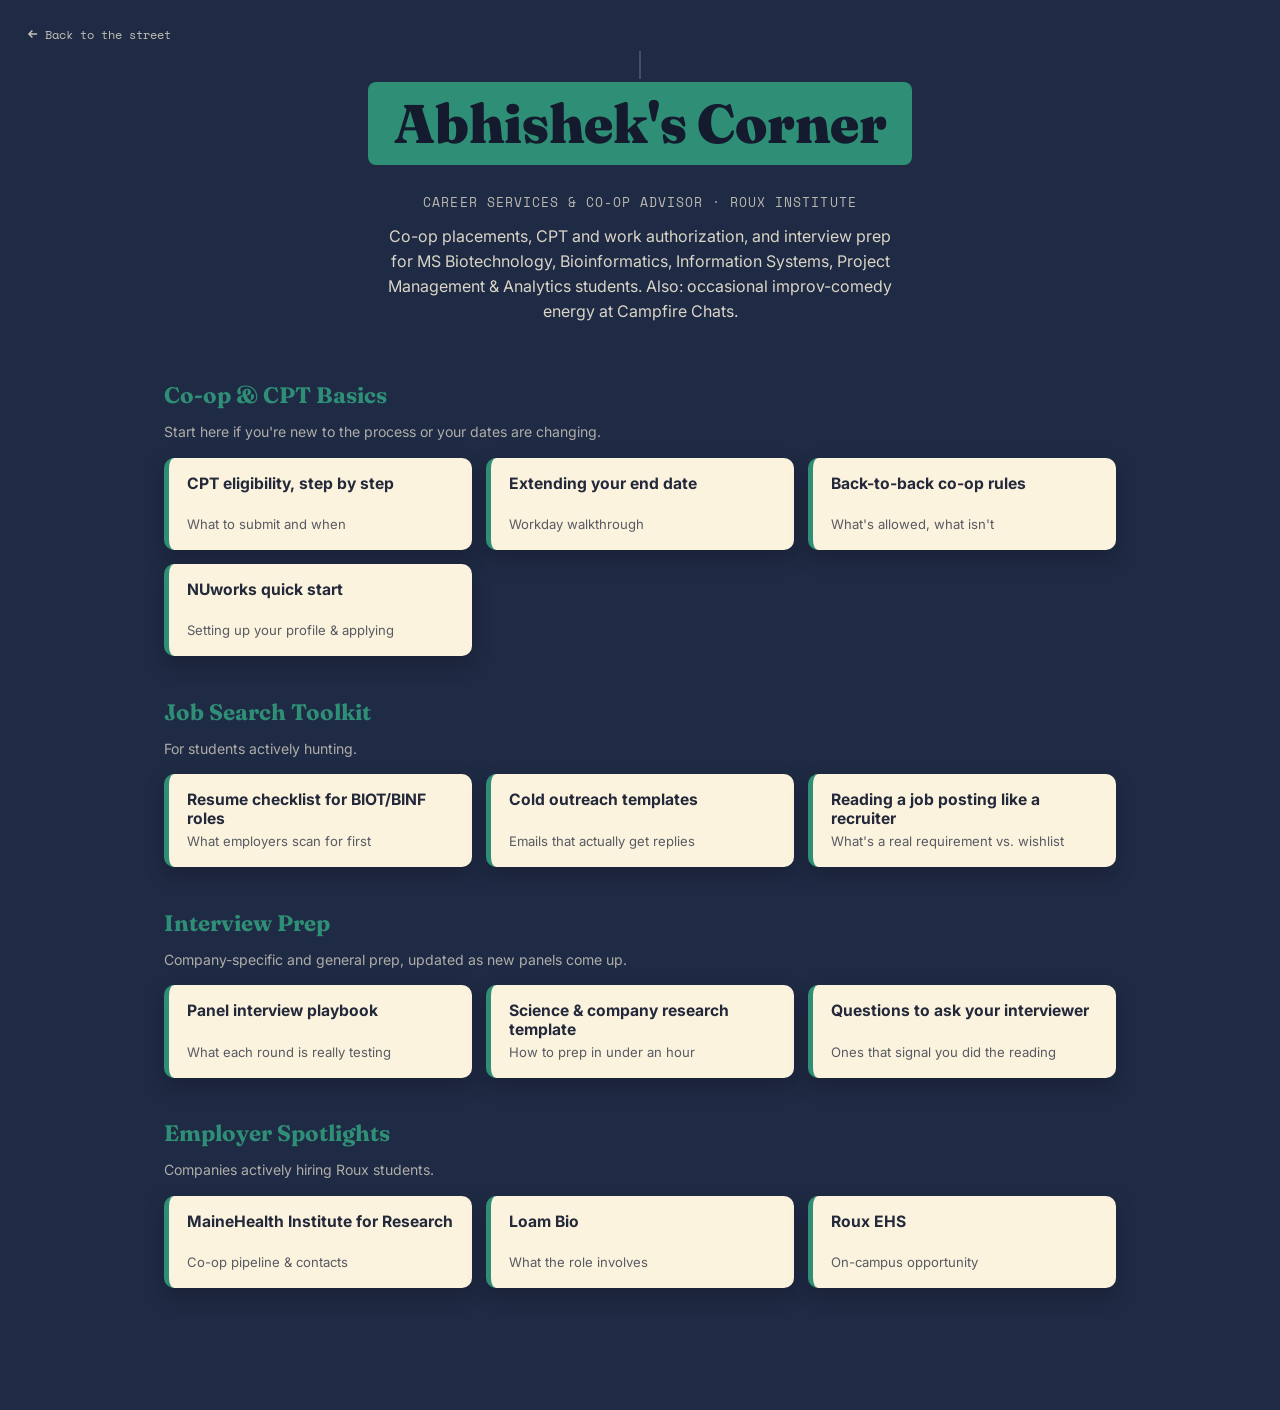
==== abhishek.html @ 88cba1e8 "Add files via upload" ====
<!DOCTYPE html>
<html lang="en">
<head>
<meta charset="UTF-8">
<meta name="viewport" content="width=device-width, initial-scale=1.0">
<title>Abhishek's Corner</title>
<link rel="stylesheet" href="style.css">
</head>
<body class="abhishek">

<header class="corner-header">
  <a class="back" href="index.html">
    <svg width="14" height="14" viewBox="0 0 24 24" fill="none" stroke="currentColor" stroke-width="2.5"><path d="M19 12H5M11 6l-6 6 6 6"/></svg>
    Back to the street
  </a>
  <div class="hang"></div>
  <h1 class="plank">Abhishek's Corner</h1>
  <p class="role">Career Services & Co-op Advisor · Roux Institute</p>
  <p class="blurb">Co-op placements, CPT and work authorization, and interview prep for MS Biotechnology, Bioinformatics, Information Systems, Project Management & Analytics students. Also: occasional improv-comedy energy at Campfire Chats.</p>
</header>

<main class="shelf-wrap">

  <section class="shelf">
    <h2>Co-op & CPT Basics</h2>
    <p class="shelf-note">Start here if you're new to the process or your dates are changing.</p>
    <div class="items">
      <a class="item" href="#">
        <span class="item-title">CPT eligibility, step by step</span>
        <span class="item-desc">What to submit and when</span>
      </a>
      <a class="item" href="#">
        <span class="item-title">Extending your end date</span>
        <span class="item-desc">Workday walkthrough</span>
      </a>
      <a class="item" href="#">
        <span class="item-title">Back-to-back co-op rules</span>
        <span class="item-desc">What's allowed, what isn't</span>
      </a>
      <a class="item" href="#">
        <span class="item-title">NUworks quick start</span>
        <span class="item-desc">Setting up your profile & applying</span>
      </a>
    </div>
  </section>

  <section class="shelf">
    <h2>Job Search Toolkit</h2>
    <p class="shelf-note">For students actively hunting.</p>
    <div class="items">
      <a class="item" href="#">
        <span class="item-title">Resume checklist for BIOT/BINF roles</span>
        <span class="item-desc">What employers scan for first</span>
      </a>
      <a class="item" href="#">
        <span class="item-title">Cold outreach templates</span>
        <span class="item-desc">Emails that actually get replies</span>
      </a>
      <a class="item" href="#">
        <span class="item-title">Reading a job posting like a recruiter</span>
        <span class="item-desc">What's a real requirement vs. wishlist</span>
      </a>
    </div>
  </section>

  <section class="shelf">
    <h2>Interview Prep</h2>
    <p class="shelf-note">Company-specific and general prep, updated as new panels come up.</p>
    <div class="items">
      <a class="item" href="#">
        <span class="item-title">Panel interview playbook</span>
        <span class="item-desc">What each round is really testing</span>
      </a>
      <a class="item" href="#">
        <span class="item-title">Science & company research template</span>
        <span class="item-desc">How to prep in under an hour</span>
      </a>
      <a class="item" href="#">
        <span class="item-title">Questions to ask your interviewer</span>
        <span class="item-desc">Ones that signal you did the reading</span>
      </a>
    </div>
  </section>

  <section class="shelf">
    <h2>Employer Spotlights</h2>
    <p class="shelf-note">Companies actively hiring Roux students.</p>
    <div class="items">
      <a class="item" href="#">
        <span class="item-title">MaineHealth Institute for Research</span>
        <span class="item-desc">Co-op pipeline & contacts</span>
      </a>
      <a class="item" href="#">
        <span class="item-title">Loam Bio</span>
        <span class="item-desc">What the role involves</span>
      </a>
      <a class="item" href="#">
        <span class="item-title">Roux EHS</span>
        <span class="item-desc">On-campus opportunity</span>
      </a>
    </div>
  </section>

</main>

</body>
</html>
---- style.css ----
@import url('https://fonts.googleapis.com/css2?family=Fraunces:opsz,wght@9..144,500;9..144,700;9..144,900&family=Inter:wght@400;500;600;700&family=Space+Mono:wght@400;700&display=swap');

:root{
  --navy: #1F2A44;
  --navy-deep: #141B2E;
  --paper: #FBF3DE;
  --paper-dim: #F0E6C9;
  --ink: #23283A;
  --teal: #2F8F76;
  --teal-dark: #1F6350;
  --berry: #C4436B;
  --berry-dark: #8F2E4C;
  --amber: #E2A63B;
  --amber-dark: #A6772A;
  --line: rgba(251,243,222,0.18);
}

*{box-sizing:border-box;}
html{scroll-behavior:smooth;}
body{
  margin:0;
  background: var(--navy);
  color: var(--paper);
  font-family:'Inter', sans-serif;
  min-height:100vh;
}

a{color:inherit;}

.eyebrow{
  font-family:'Space Mono', monospace;
  font-size:0.72rem;
  letter-spacing:0.14em;
  text-transform:uppercase;
  opacity:0.7;
}

/* ---------- HOMEPAGE ---------- */

.sky{
  padding: 4.5rem 1.5rem 2rem;
  text-align:center;
  background:
    radial-gradient(ellipse at 50% 0%, rgba(251,243,222,0.08), transparent 60%),
    var(--navy);
}

.sky h1{
  font-family:'Fraunces', serif;
  font-weight:900;
  font-size: clamp(2.6rem, 6vw, 4.6rem);
  line-height:1.02;
  margin: 0.6rem 0 0.7rem;
  letter-spacing:-0.01em;
}

.sky .lamp{
  width:2px;
  height:34px;
  background: var(--line);
  margin: 0 auto 0.6rem;
}

.sky p.sub{
  max-width:38ch;
  margin:0 auto;
  font-size:1.05rem;
  opacity:0.82;
  line-height:1.5;
}

.street-wrap{
  max-width:1100px;
  margin:0 auto;
  padding: 1rem 1.5rem 5rem;
}

.street{
  display:grid;
  grid-template-columns: repeat(3, 1fr);
  gap: 1.4rem;
  align-items:end;
}

@media (max-width: 820px){
  .street{grid-template-columns: 1fr; gap:2rem;}
}

.shop{
  position:relative;
  display:block;
  text-decoration:none;
  border-radius: 14px 14px 6px 6px;
  overflow:hidden;
  background: var(--paper);
  color: var(--ink);
  box-shadow: 0 18px 40px rgba(0,0,0,0.35);
  transform: translateY(0);
  transition: transform 0.25s ease, box-shadow 0.25s ease;
}

.shop:hover, .shop:focus-visible{
  transform: translateY(-8px);
  box-shadow: 0 26px 50px rgba(0,0,0,0.45);
  outline:none;
}

.awning{
  --stripe: var(--teal);
  height: 64px;
  background: repeating-linear-gradient(
    100deg,
    var(--stripe) 0 26px,
    var(--paper) 26px 52px
  );
  position:relative;
  border-bottom: 4px solid rgba(0,0,0,0.15);
}
.awning::after{
  content:"";
  position:absolute;
  left:0; right:0; bottom:-10px;
  height:10px;
  background: var(--stripe);
  clip-path: polygon(0 0,100% 0,97% 100%,88% 0,79% 100%,70% 0,61% 100%,52% 0,43% 100%,34% 0,25% 100%,16% 0,7% 100%,0 0);
  opacity:0.9;
}

.shop.abhishek .awning{--stripe: var(--teal);}
.shop.holly .awning{--stripe: var(--berry);}
.shop.meghan .awning{--stripe: var(--amber);}

.shopfront{
  padding: 1.6rem 1.4rem 1.9rem;
}

.sign{
  font-family:'Fraunces', serif;
  font-weight:700;
  font-size:1.5rem;
  margin: 0.2rem 0 0.35rem;
}

.shop.abhishek .sign{color: var(--teal-dark);}
.shop.holly .sign{color: var(--berry-dark);}
.shop.meghan .sign{color: var(--amber-dark);}

.tagline{
  font-size:0.94rem;
  line-height:1.4;
  opacity:0.85;
  min-height:2.6em;
}

.door{
  margin-top:1.1rem;
  display:inline-flex;
  align-items:center;
  gap:0.4rem;
  font-family:'Space Mono', monospace;
  font-size:0.78rem;
  font-weight:700;
  text-transform:uppercase;
  letter-spacing:0.06em;
}

.shop.abhishek .door{color: var(--teal-dark);}
.shop.holly .door{color: var(--berry-dark);}
.shop.meghan .door{color: var(--amber-dark);}

.door svg{width:14px;height:14px;transition:transform 0.2s ease;}
.shop:hover .door svg{transform: translateX(4px);}

.pavement{
  margin-top: 2.5rem;
  height: 2px;
  background: var(--line);
  position:relative;
}
.pavement::before{
  content:"";
  position:absolute;
  top:-2px; left:0;
  height:6px; width:100%;
  background-image: repeating-linear-gradient(90deg, var(--line) 0 24px, transparent 24px 48px);
}

.footnote{
  text-align:center;
  font-family:'Space Mono', monospace;
  font-size:0.75rem;
  opacity:0.5;
  padding: 2rem 1.5rem 3rem;
}

/* ---------- CORNER PAGES ---------- */

.corner-header{
  padding: 3.2rem 1.5rem 3.6rem;
  text-align:center;
  position:relative;
}

.corner-header .back{
  position:absolute;
  top:1.6rem;
  left:1.6rem;
  font-family:'Space Mono', monospace;
  font-size:0.75rem;
  text-decoration:none;
  opacity:0.75;
  display:flex;
  align-items:center;
  gap:0.35rem;
}
.corner-header .back:hover{opacity:1;}

.corner-header .hang{
  width:2px;
  height:28px;
  background: var(--line);
  margin: 0 auto;
}

.plank{
  display:inline-block;
  font-family:'Fraunces', serif;
  font-weight:900;
  font-size: clamp(2.2rem, 5vw, 3.4rem);
  padding: 0.5rem 1.6rem;
  border-radius: 8px;
  color: var(--navy-deep);
  margin: 0.2rem 0 0.9rem;
}

.corner-header p.role{
  font-family:'Space Mono', monospace;
  font-size:0.8rem;
  letter-spacing:0.08em;
  text-transform:uppercase;
  opacity:0.7;
  margin-bottom:0.8rem;
}

.corner-header p.blurb{
  max-width: 52ch;
  margin: 0 auto;
  opacity:0.85;
  line-height:1.55;
}

.shelf-wrap{
  max-width:1000px;
  margin: 0 auto;
  padding: 0 1.5rem 5rem;
}

.shelf{
  margin-bottom: 2.6rem;
}

.shelf h2{
  font-family:'Fraunces', serif;
  font-size:1.4rem;
  font-weight:700;
  margin: 0 0 0.2rem;
  color: var(--paper);
}

.shelf .shelf-note{
  font-size:0.88rem;
  opacity:0.65;
  margin-bottom:1.1rem;
}

.items{
  display:grid;
  grid-template-columns: repeat(auto-fill, minmax(230px, 1fr));
  gap: 0.9rem;
}

.item{
  background: var(--paper);
  color: var(--ink);
  border-radius: 10px;
  padding: 1rem 1.1rem;
  min-height: 92px;
  display:flex;
  flex-direction:column;
  justify-content:space-between;
  text-decoration:none;
  box-shadow: 0 8px 20px rgba(0,0,0,0.22);
  transition: transform 0.18s ease;
}
.item:hover{transform: translateY(-4px);}

.item .item-title{
  font-weight:700;
  font-size:0.98rem;
  margin-bottom:0.3rem;
}
.item .item-desc{
  font-size:0.82rem;
  opacity:0.75;
  line-height:1.35;
}

/* corner accent bindings */
body.abhishek .plank{background: var(--teal);}
body.abhishek .shelf h2{color: var(--teal);}
body.abhishek .item{border-left: 5px solid var(--teal);}

body.holly .plank{background: var(--berry);}
body.holly .shelf h2{color: var(--berry);}
body.holly .item{border-left: 5px solid var(--berry);}

body.meghan .plank{background: var(--amber);}
body.meghan .shelf h2{color: var(--amber);}
body.meghan .item{border-left: 5px solid var(--amber);}
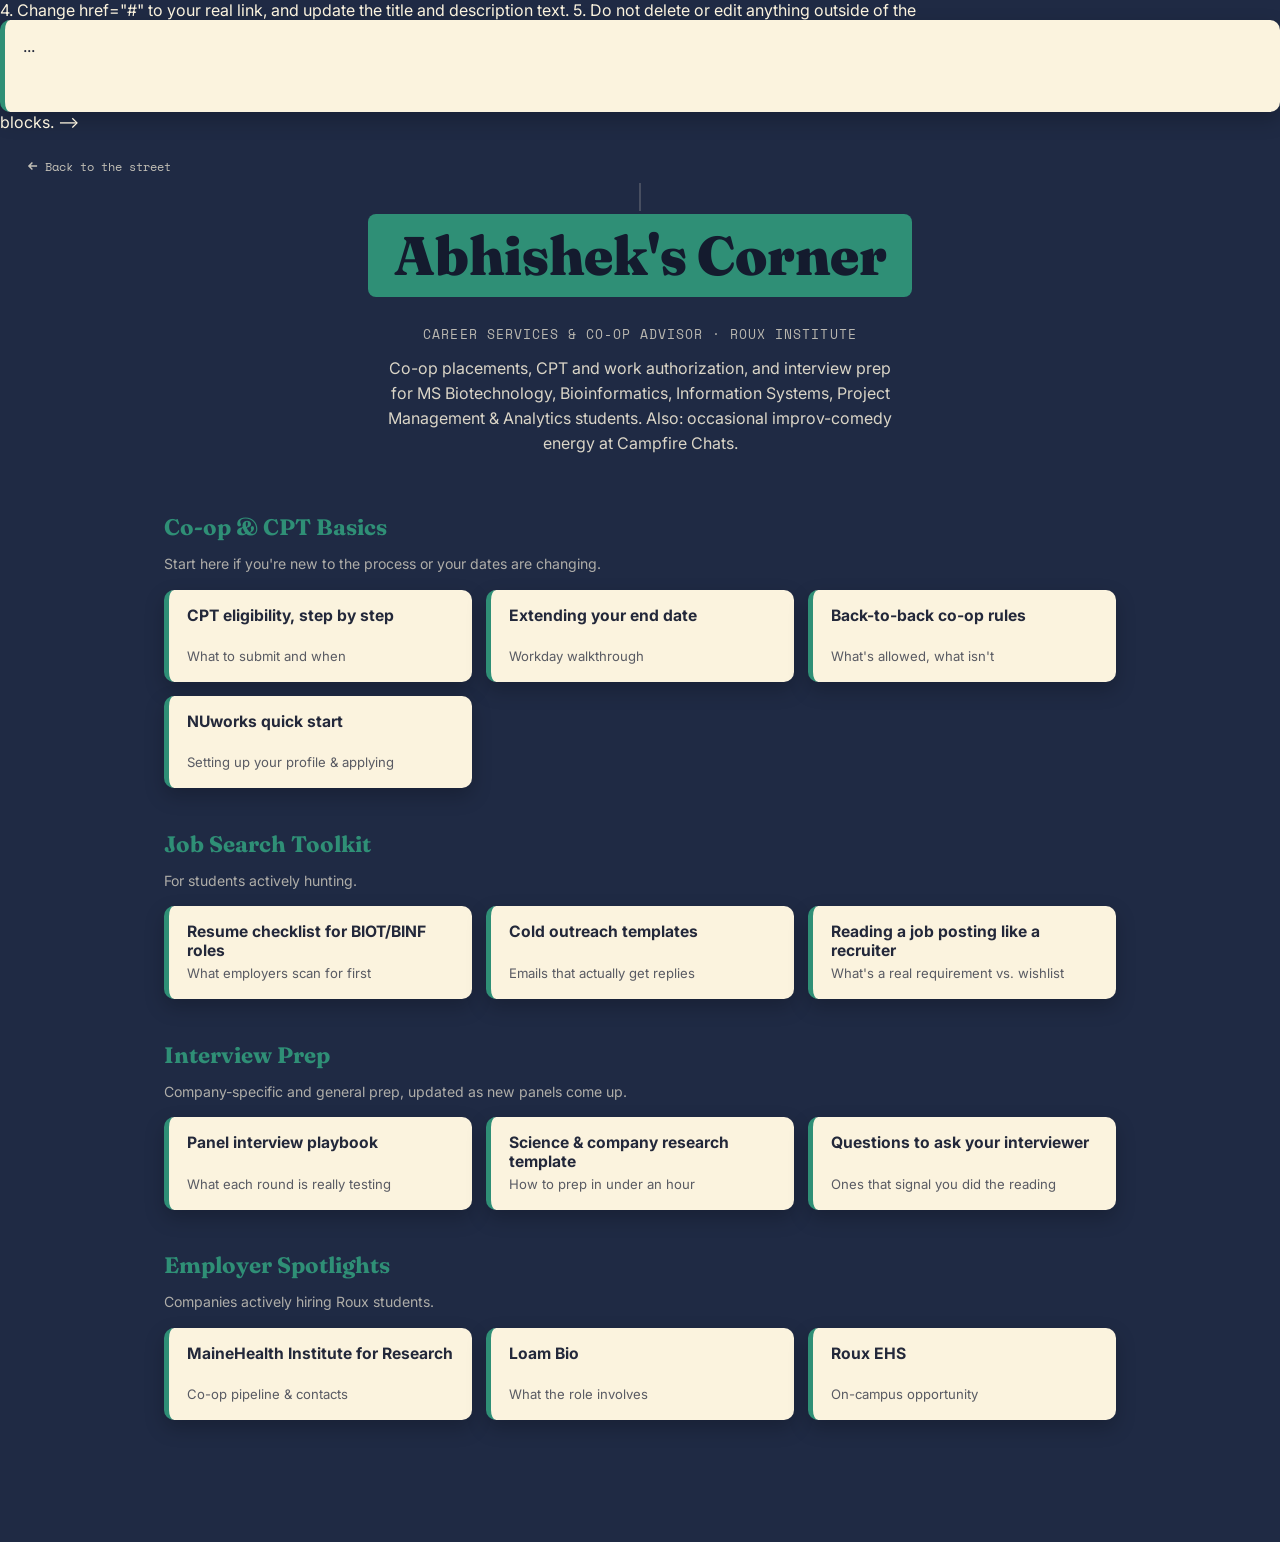
==== commit 3a063e96: "Update abhishek.html" ====
--- a/abhishek.html
+++ b/abhishek.html
@@ -7,6 +7,15 @@
 <link rel="stylesheet" href="style.css">
 </head>
 <body class="abhishek">
+
+<!--
+  HOW TO ADD A NEW RESOURCE (safe way):
+  1. Find the shelf section you want to add to (Co-op & CPT Basics, Job Search Toolkit, Interview Prep, Employer Spotlights).
+  2. Copy ONE whole block that starts with <a class="item" href="#"> and ends with </a>
+  3. Paste your copy right above the line that says <!-- COPY ABOVE THIS LINE -->
+  4. Change href="#" to your real link, and update the title and description text.
+  5. Do not delete or edit anything outside of the <a class="item">...</a> blocks.
+-->
 
 <header class="corner-header">
   <a class="back" href="index.html">
@@ -41,6 +50,7 @@
         <span class="item-title">NUworks quick start</span>
         <span class="item-desc">Setting up your profile & applying</span>
       </a>
+      <!-- COPY ABOVE THIS LINE -->
     </div>
   </section>
 
@@ -60,6 +70,7 @@
         <span class="item-title">Reading a job posting like a recruiter</span>
         <span class="item-desc">What's a real requirement vs. wishlist</span>
       </a>
+      <!-- COPY ABOVE THIS LINE -->
     </div>
   </section>
 
@@ -79,6 +90,7 @@
         <span class="item-title">Questions to ask your interviewer</span>
         <span class="item-desc">Ones that signal you did the reading</span>
       </a>
+      <!-- COPY ABOVE THIS LINE -->
     </div>
   </section>
 
@@ -98,6 +110,7 @@
         <span class="item-title">Roux EHS</span>
         <span class="item-desc">On-campus opportunity</span>
       </a>
+      <!-- COPY ABOVE THIS LINE -->
     </div>
   </section>
 
